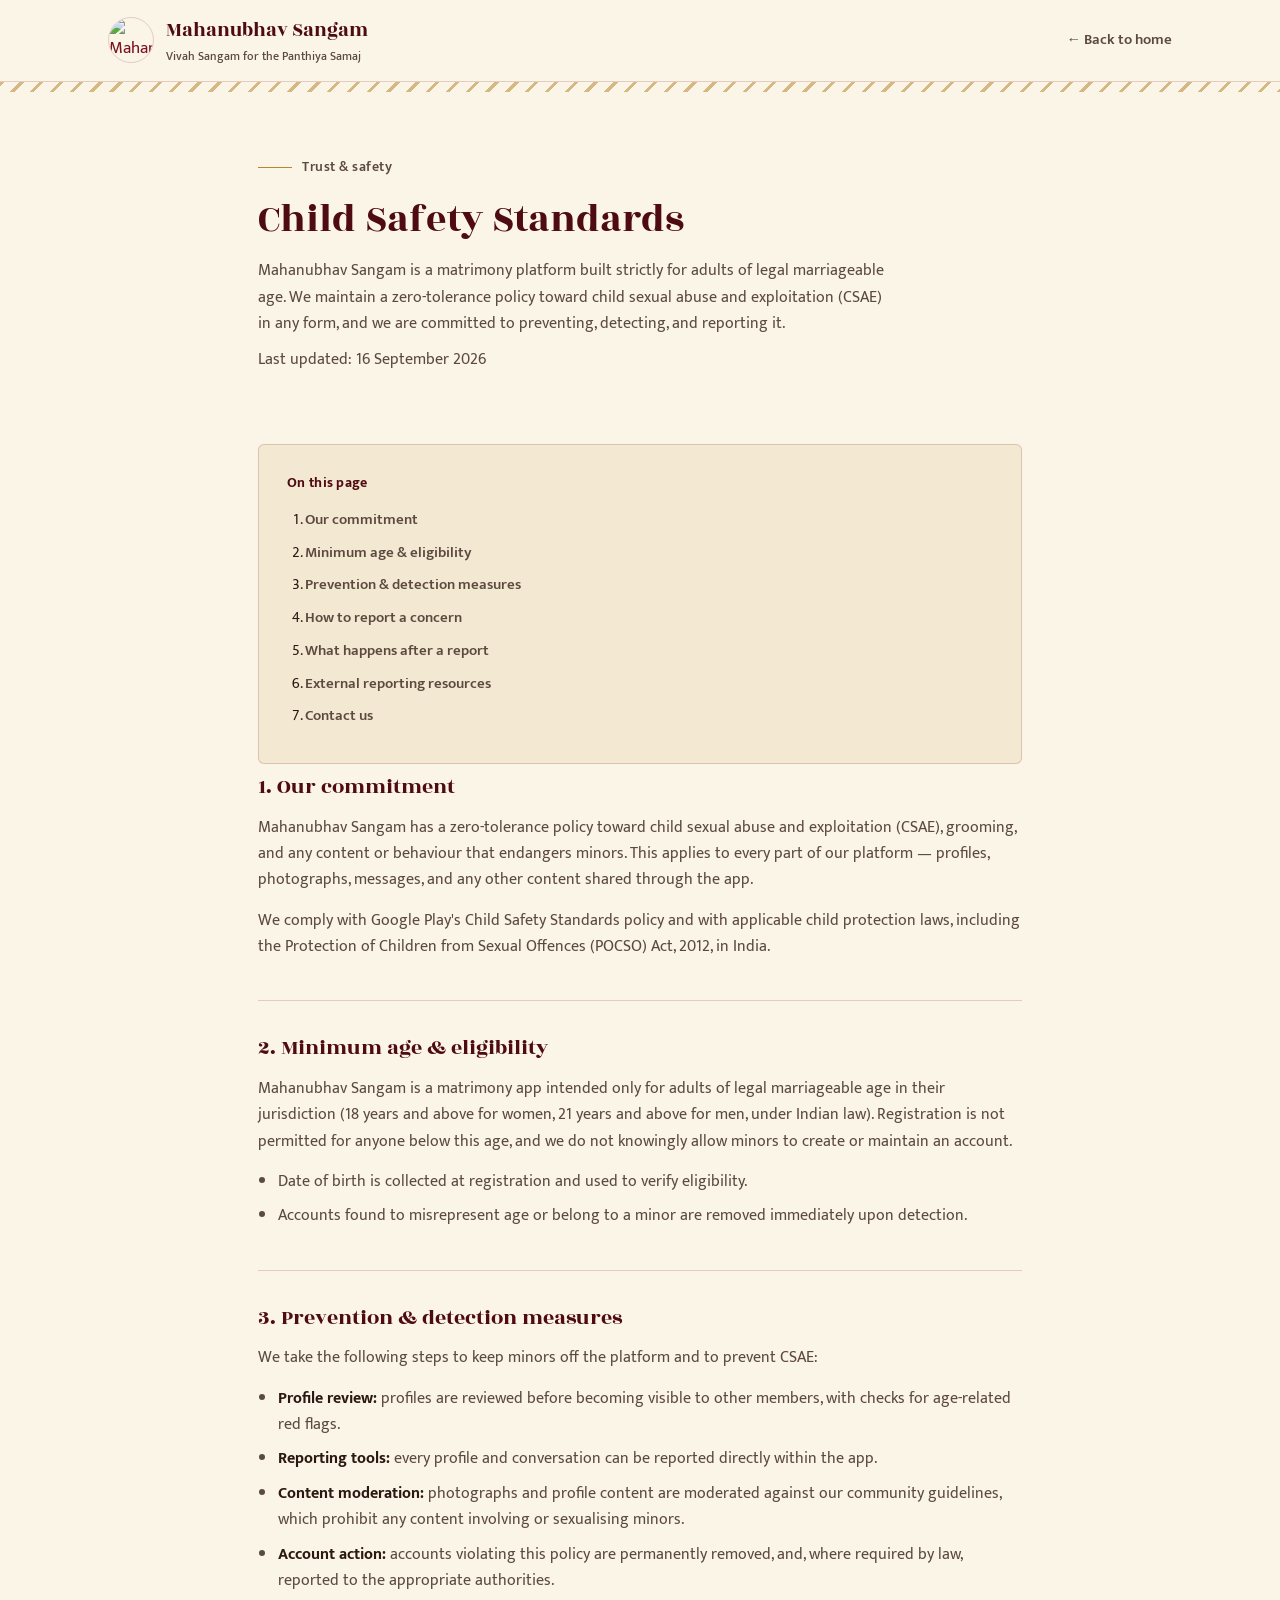
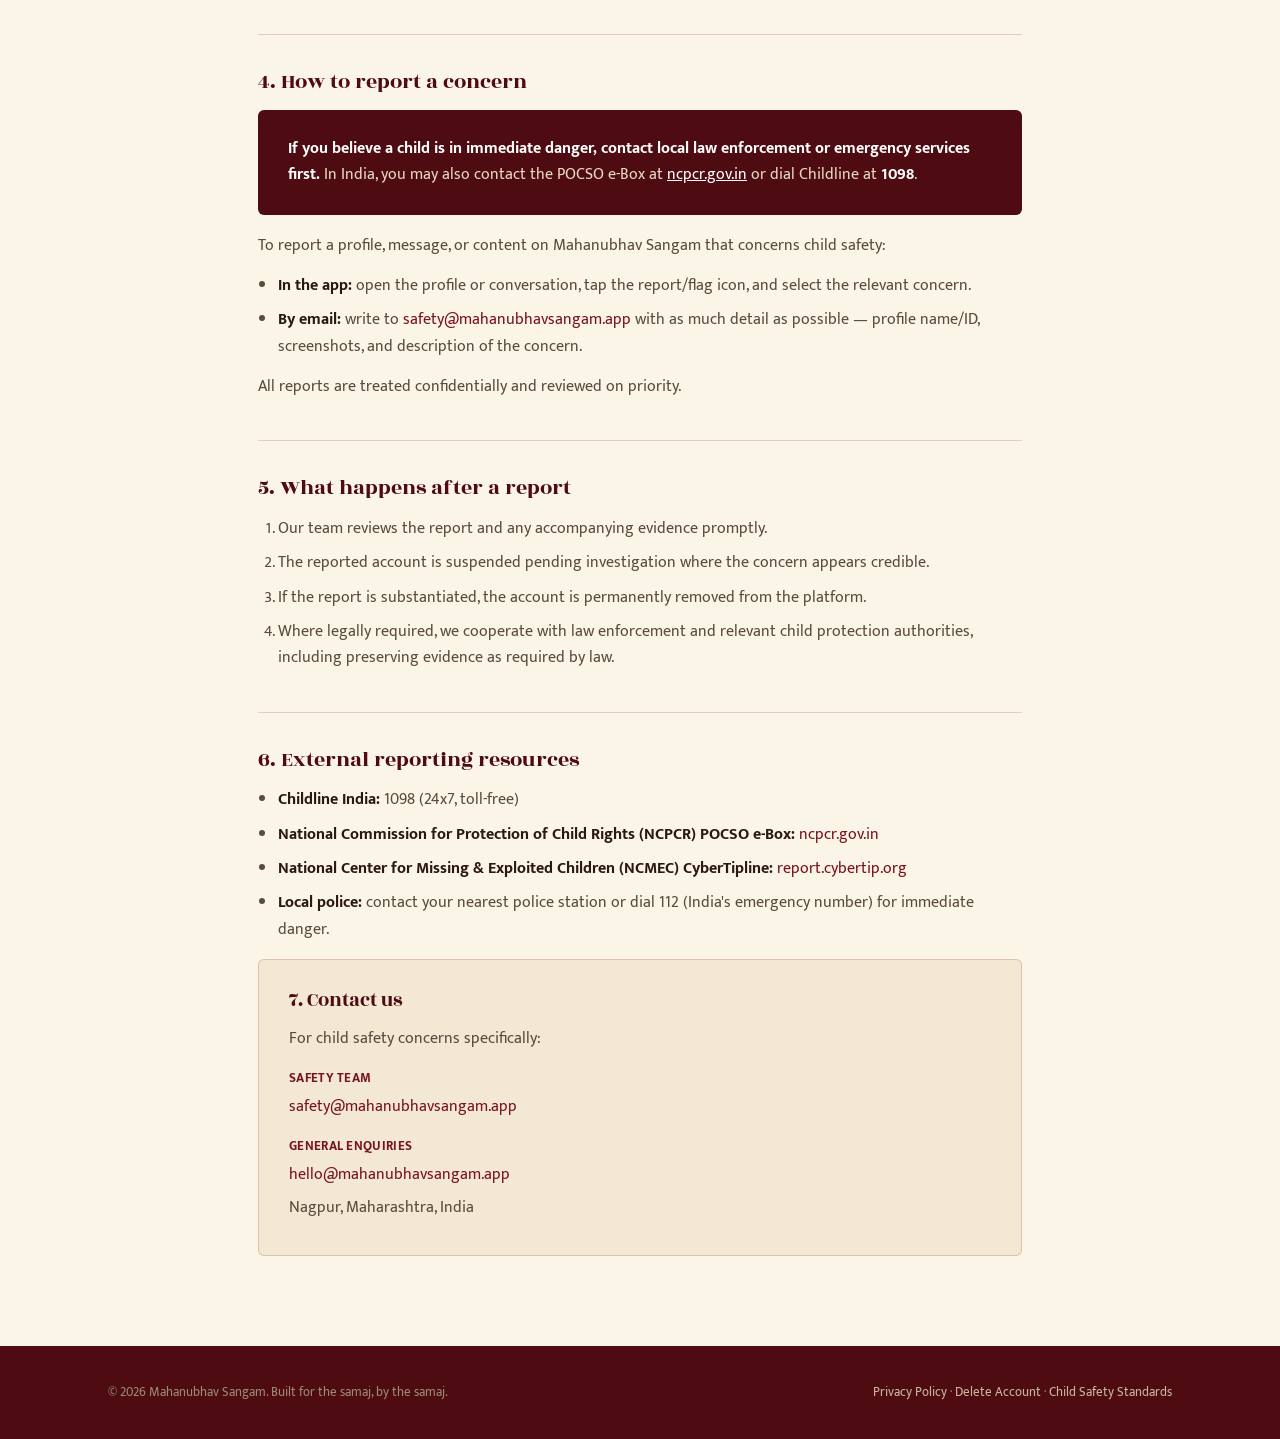
==== child-safety-standards.html @ 025be484 "child safety" ====
<!DOCTYPE html>
<html lang="en">
<head>
<meta charset="UTF-8">
<meta name="viewport" content="width=device-width, initial-scale=1.0">
<title>Child Safety Standards — Mahanubhav Sangam</title>
<link rel="icon" href="../mahanubhav-logo.jpeg">
<link rel="preconnect" href="https://fonts.googleapis.com">
<link rel="preconnect" href="https://fonts.gstatic.com" crossorigin>
<link href="https://fonts.googleapis.com/css2?family=Rozha+One&family=Mukta:wght@400;500;600;700&display=swap" rel="stylesheet">
<style>
  :root{
    --maroon:#7A1220;
    --maroon-deep:#4E0B12;
    --gold:#B7862F;
    --gold-light:#D9B267;
    --cream:#FBF5E7;
    --cream-2:#F3E8D2;
    --ink:#2B1810;
    --ink-soft:#5C4A3E;
    --line: rgba(122,18,32,0.18);
    --radius: 3px;
  }
  *{box-sizing:border-box;margin:0;padding:0;}
  body{background:var(--cream);color:var(--ink);font-family:'Mukta',sans-serif;font-size:17px;line-height:1.65;-webkit-font-smoothing:antialiased;}
  h1,h2,.display{font-family:'Rozha One',serif;font-weight:400;color:var(--maroon-deep);line-height:1.2;}
  a{color:var(--maroon);text-decoration:none;}
  a:hover{text-decoration:underline;}
  img{max-width:100%;display:block;}
  .wrap{max-width:820px;margin:0 auto;padding:0 28px;}
  :focus-visible{outline:2px solid var(--maroon);outline-offset:3px;}
  .motif{height:10px;background-image:repeating-linear-gradient(135deg, var(--gold) 0 3px, transparent 3px 14px);opacity:0.55;}

  header{position:sticky;top:0;z-index:50;background:rgba(251,245,231,0.94);backdrop-filter:blur(6px);border-bottom:1px solid var(--line);}
  .nav{max-width:1120px;margin:0 auto;padding:14px 28px;display:flex;align-items:center;justify-content:space-between;}
  .brand{display:flex;align-items:center;gap:12px;}
  .brand img{width:46px;height:46px;border-radius:50%;border:1px solid var(--line);}
  .brand-name{font-family:'Rozha One',serif;font-size:20px;color:var(--maroon-deep);}
  .brand-name span{display:block;font-family:'Mukta',sans-serif;font-size:11.5px;color:var(--ink-soft);font-weight:500;margin-top:1px;}
  .back-link{font-size:14.5px;font-weight:600;color:var(--ink-soft);}
  .back-link:hover{color:var(--maroon);}

  .page-head{padding:64px 0 36px;}
  .eyebrow-mark{display:flex;align-items:center;gap:10px;margin-bottom:18px;}
  .eyebrow-mark .rule{width:34px;height:1px;background:var(--gold);}
  .eyebrow-mark span{font-size:13.5px;letter-spacing:0.5px;color:var(--ink-soft);font-weight:600;}
  .page-head h1{font-size:40px;margin-bottom:14px;}
  .page-head p{color:var(--ink-soft);font-size:16px;max-width:640px;}
  .updated{font-size:13.5px;color:var(--ink-soft);margin-top:10px;}

  .content{padding:10px 0 90px;}
  .content h2{font-size:22px;margin:40px 0 14px;border-top:1px solid var(--line);padding-top:34px;}
  .content section:first-of-type h2{border-top:none;padding-top:0;margin-top:0;}
  .content p{color:var(--ink-soft);margin-bottom:14px;font-size:16px;}
  .content ul, .content ol{margin:0 0 14px 20px;color:var(--ink-soft);}
  .content ul li, .content ol li{margin-bottom:8px;font-size:16px;}
  .content strong{color:var(--ink);}

  .toc{background:var(--cream-2);border:1px solid var(--line);border-radius:6px;padding:26px 28px;margin-top:34px;}
  .toc h3{font-family:'Mukta';font-size:14px;font-weight:700;color:var(--maroon-deep);margin-bottom:14px;letter-spacing:0.3px;}
  .toc ol{margin-left:18px;}
  .toc ol li{font-size:15px;margin-bottom:8px;}
  .toc a{color:var(--ink-soft);font-weight:600;}
  .toc a:hover{color:var(--maroon);}

  .banner{
    background:var(--maroon-deep);color:#fff;border-radius:6px;padding:26px 30px;margin-top:8px;
  }
  .banner strong{color:#fff;}
  .banner p{color:#E8D9C4;margin-bottom:0;}

  .contact-box{margin-top:16px;background:var(--cream-2);border:1px solid var(--line);border-radius:6px;padding:28px 30px;}
  .contact-box h2{margin-top:0;padding-top:0;border-top:none;font-size:20px;}
  .contact-box p{margin-bottom:6px;}
  .field-label{font-size:12.5px;font-weight:700;color:var(--maroon);letter-spacing:0.3px;text-transform:uppercase;display:block;margin-top:16px;margin-bottom:5px;}

  footer{background:var(--maroon-deep);color:#EADFCB;padding:36px 0;margin-top:0;}
  .footer-bottom{max-width:1120px;margin:0 auto;padding:0 28px;display:flex;justify-content:space-between;flex-wrap:wrap;gap:10px;font-size:13px;color:#9C8A72;}
  .footer-bottom a{color:#C9B79C;}
  .footer-bottom a:hover{color:#fff;}

  @media (max-width:560px){
    .page-head h1{font-size:30px;}
    nav.nav{padding:14px 20px;}
  }
</style>
</head>
<body>

<header>
  <div class="nav">
    <a href="../index.html" class="brand" style="text-decoration:none;">
      <img src="../mahanubhav-logo.jpeg" alt="Mahanubhav Sangam emblem">
      <div class="brand-name">Mahanubhav Sangam<span>Vivah Sangam for the Panthiya Samaj</span></div>
    </a>
    <a href="../index.html" class="back-link">&larr; Back to home</a>
  </div>
</header>

<div class="motif"></div>

<main>
  <div class="wrap">
    <div class="page-head">
      <div class="eyebrow-mark"><span class="rule"></span><span>Trust &amp; safety</span></div>
      <h1>Child Safety Standards</h1>
      <p>Mahanubhav Sangam is a matrimony platform built strictly for adults of legal marriageable age. We maintain a zero-tolerance policy toward child sexual abuse and exploitation (CSAE) in any form, and we are committed to preventing, detecting, and reporting it.</p>
      <p class="updated">Last updated: 16 September 2026</p>
    </div>

    <div class="toc">
      <h3>On this page</h3>
      <ol>
        <li><a href="#commitment">Our commitment</a></li>
        <li><a href="#age">Minimum age &amp; eligibility</a></li>
        <li><a href="#prevention">Prevention &amp; detection measures</a></li>
        <li><a href="#reporting">How to report a concern</a></li>
        <li><a href="#response">What happens after a report</a></li>
        <li><a href="#resources">External reporting resources</a></li>
        <li><a href="#contact">Contact us</a></li>
      </ol>
    </div>

    <div class="content">
      <section id="commitment">
        <h2>1. Our commitment</h2>
        <p>Mahanubhav Sangam has a zero-tolerance policy toward child sexual abuse and exploitation (CSAE), grooming, and any content or behaviour that endangers minors. This applies to every part of our platform — profiles, photographs, messages, and any other content shared through the app.</p>
        <p>We comply with Google Play's Child Safety Standards policy and with applicable child protection laws, including the Protection of Children from Sexual Offences (POCSO) Act, 2012, in India.</p>
      </section>

      <section id="age">
        <h2>2. Minimum age &amp; eligibility</h2>
        <p>Mahanubhav Sangam is a matrimony app intended only for adults of legal marriageable age in their jurisdiction (18 years and above for women, 21 years and above for men, under Indian law). Registration is not permitted for anyone below this age, and we do not knowingly allow minors to create or maintain an account.</p>
        <ul>
          <li>Date of birth is collected at registration and used to verify eligibility.</li>
          <li>Accounts found to misrepresent age or belong to a minor are removed immediately upon detection.</li>
        </ul>
      </section>

      <section id="prevention">
        <h2>3. Prevention &amp; detection measures</h2>
        <p>We take the following steps to keep minors off the platform and to prevent CSAE:</p>
        <ul>
          <li><strong>Profile review:</strong> profiles are reviewed before becoming visible to other members, with checks for age-related red flags.</li>
          <li><strong>Reporting tools:</strong> every profile and conversation can be reported directly within the app.</li>
          <li><strong>Content moderation:</strong> photographs and profile content are moderated against our community guidelines, which prohibit any content involving or sexualising minors.</li>
          <li><strong>Account action:</strong> accounts violating this policy are permanently removed, and, where required by law, reported to the appropriate authorities.</li>
        </ul>
      </section>

      <section id="reporting">
        <h2>4. How to report a concern</h2>
        <div class="banner">
          <p><strong>If you believe a child is in immediate danger, contact local law enforcement or emergency services first.</strong> In India, you may also contact the POCSO e-Box at <a href="https://ncpcr.gov.in" style="color:#fff;text-decoration:underline;">ncpcr.gov.in</a> or dial Childline at <strong>1098</strong>.</p>
        </div>
        <p style="margin-top:18px;">To report a profile, message, or content on Mahanubhav Sangam that concerns child safety:</p>
        <ul>
          <li><strong>In the app:</strong> open the profile or conversation, tap the report/flag icon, and select the relevant concern.</li>
          <li><strong>By email:</strong> write to <a href="mailto:safety@mahanubhavsangam.app?subject=Child%20Safety%20Report">safety@mahanubhavsangam.app</a> with as much detail as possible — profile name/ID, screenshots, and description of the concern.</li>
        </ul>
        <p>All reports are treated confidentially and reviewed on priority.</p>
      </section>

      <section id="response">
        <h2>5. What happens after a report</h2>
        <ol>
          <li>Our team reviews the report and any accompanying evidence promptly.</li>
          <li>The reported account is suspended pending investigation where the concern appears credible.</li>
          <li>If the report is substantiated, the account is permanently removed from the platform.</li>
          <li>Where legally required, we cooperate with law enforcement and relevant child protection authorities, including preserving evidence as required by law.</li>
        </ol>
      </section>

      <section id="resources">
        <h2>6. External reporting resources</h2>
        <ul>
          <li><strong>Childline India:</strong> 1098 (24x7, toll-free)</li>
          <li><strong>National Commission for Protection of Child Rights (NCPCR) POCSO e-Box:</strong> <a href="https://ncpcr.gov.in" target="_blank" rel="noopener">ncpcr.gov.in</a></li>
          <li><strong>National Center for Missing &amp; Exploited Children (NCMEC) CyberTipline:</strong> <a href="https://report.cybertip.org" target="_blank" rel="noopener">report.cybertip.org</a></li>
          <li><strong>Local police:</strong> contact your nearest police station or dial 112 (India's emergency number) for immediate danger.</li>
        </ul>
      </section>

      <div class="contact-box" id="contact">
        <h2>7. Contact us</h2>
        <p>For child safety concerns specifically:</p>
        <span class="field-label">Safety team</span>
        <p><a href="mailto:safety@mahanubhavsangam.app">safety@mahanubhavsangam.app</a></p>
        <span class="field-label">General enquiries</span>
        <p><a href="mailto:hello@mahanubhavsangam.app">hello@mahanubhavsangam.app</a></p>
        <p>Nagpur, Maharashtra, India</p>
      </div>
    </div>
  </div>
</main>

<footer>
  <div class="footer-bottom">
    <span>&copy; 2026 Mahanubhav Sangam. Built for the samaj, by the samaj.</span>
    <span><a href="../privacy.html">Privacy Policy</a> &middot; <a href="../delete-account/">Delete Account</a> &middot; <a href="../child-safety-standards/">Child Safety Standards</a></span>
  </div>
</footer>

</body>
</html>
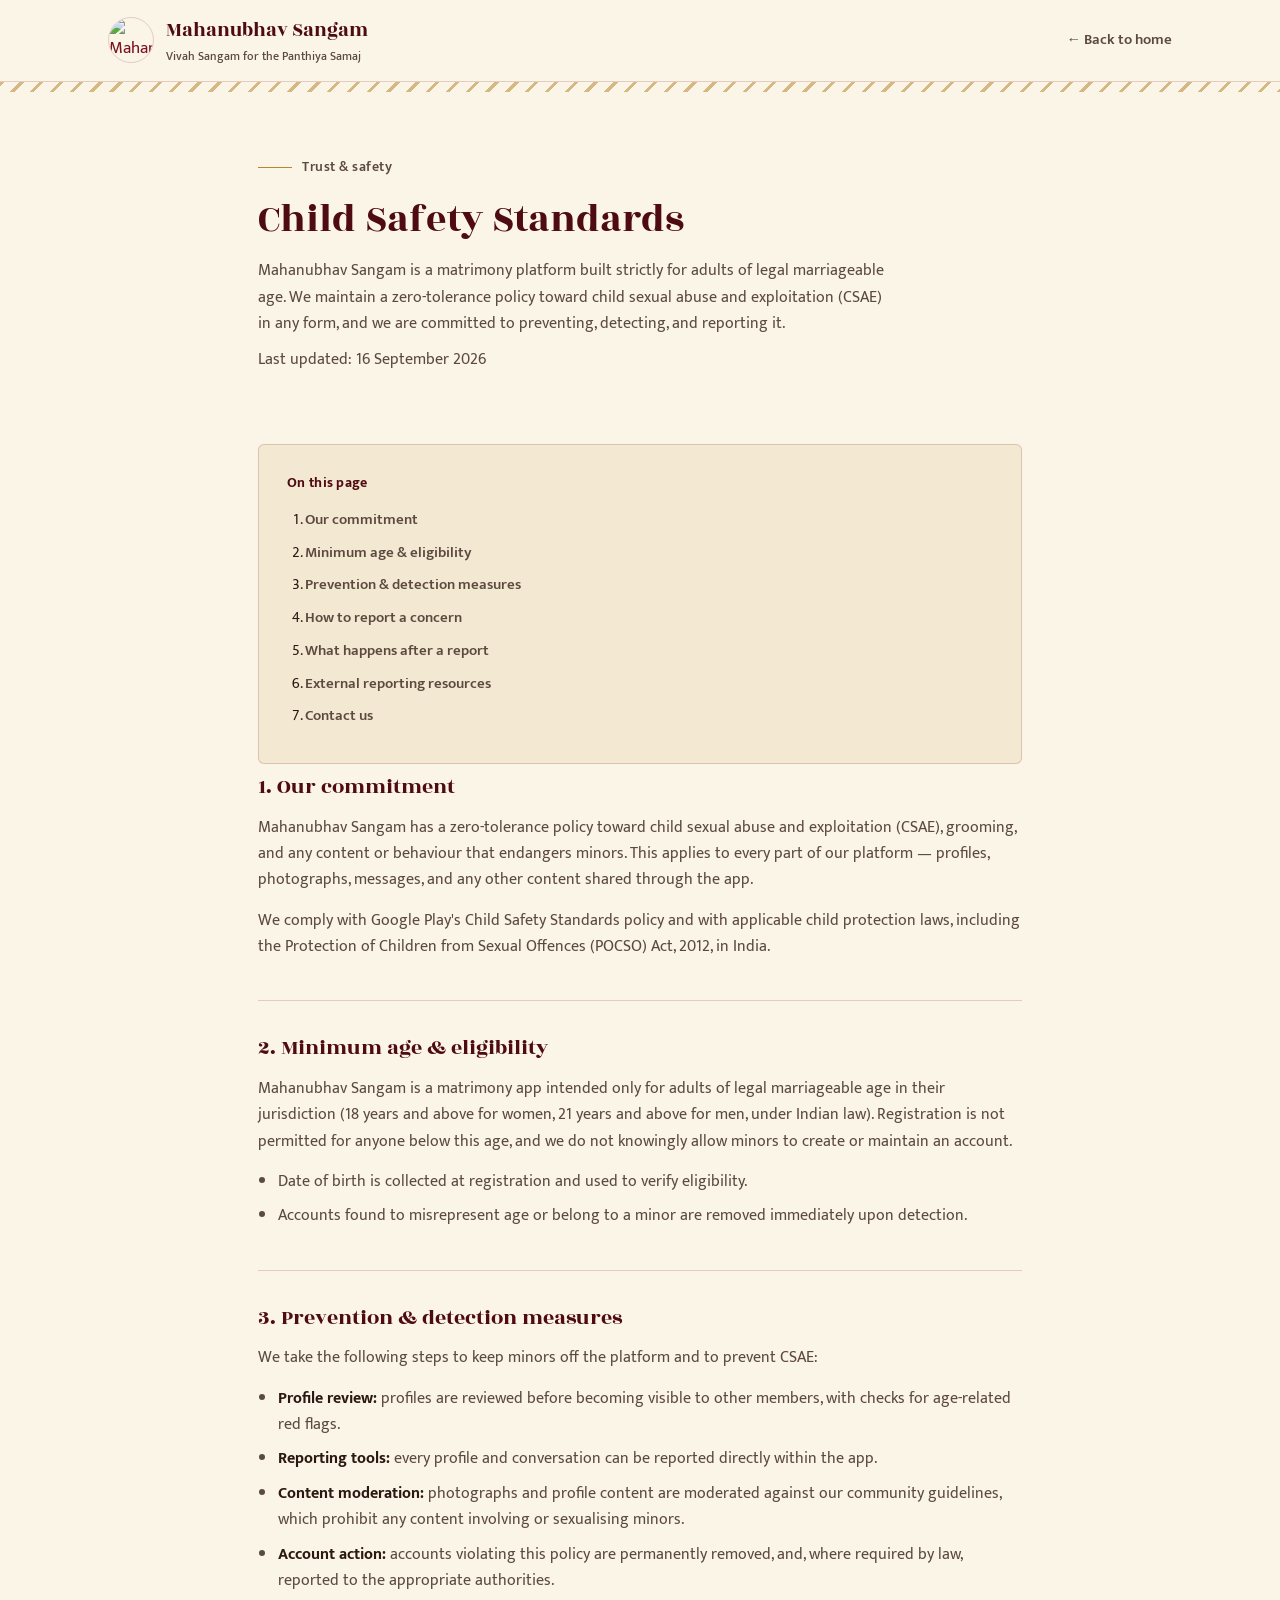
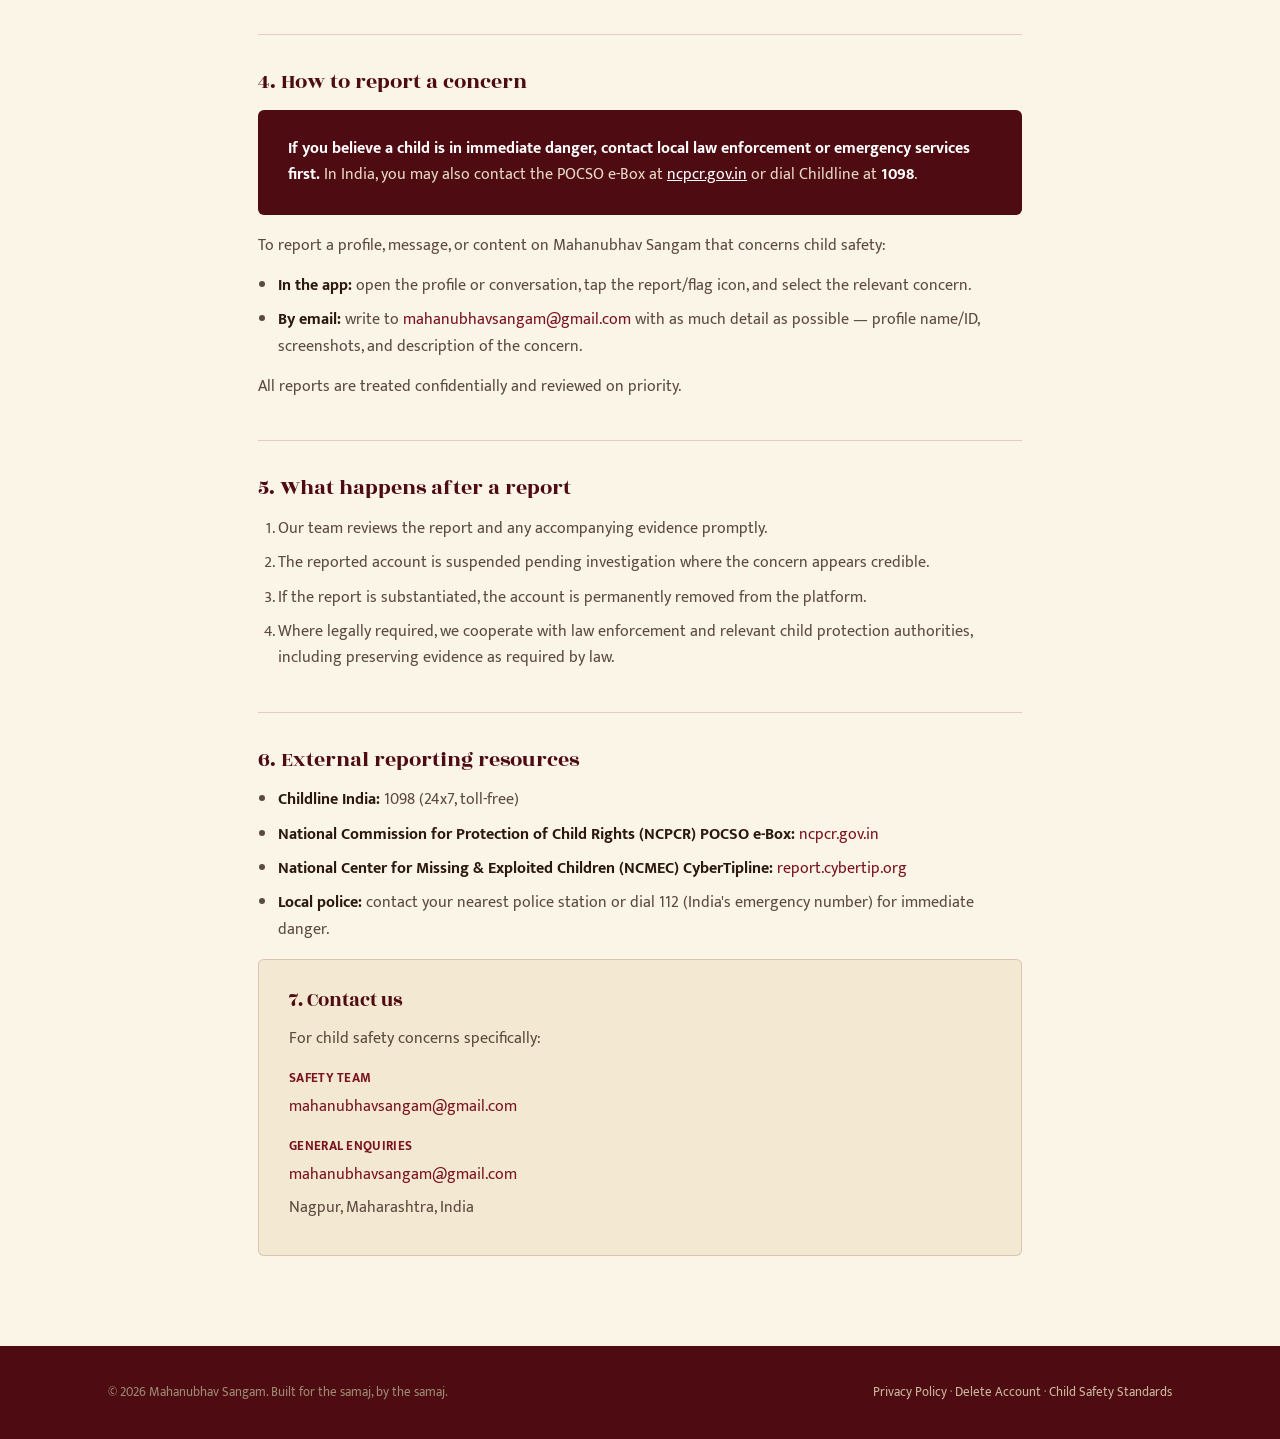
==== commit 78582e34: "email updates" ====
--- a/child-safety-standards.html
+++ b/child-safety-standards.html
@@ -156,7 +156,7 @@
         <p style="margin-top:18px;">To report a profile, message, or content on Mahanubhav Sangam that concerns child safety:</p>
         <ul>
           <li><strong>In the app:</strong> open the profile or conversation, tap the report/flag icon, and select the relevant concern.</li>
-          <li><strong>By email:</strong> write to <a href="mailto:safety@mahanubhavsangam.app?subject=Child%20Safety%20Report">safety@mahanubhavsangam.app</a> with as much detail as possible — profile name/ID, screenshots, and description of the concern.</li>
+          <li><strong>By email:</strong> write to <a href="mailto:mahanubhavsangam@gmail.com?subject=Child%20Safety%20Report">mahanubhavsangam@gmail.com</a> with as much detail as possible — profile name/ID, screenshots, and description of the concern.</li>
         </ul>
         <p>All reports are treated confidentially and reviewed on priority.</p>
       </section>
@@ -185,9 +185,9 @@
         <h2>7. Contact us</h2>
         <p>For child safety concerns specifically:</p>
         <span class="field-label">Safety team</span>
-        <p><a href="mailto:safety@mahanubhavsangam.app">safety@mahanubhavsangam.app</a></p>
+        <p><a href="mailto:mahanubhavsangam@gmail.com">mahanubhavsangam@gmail.com</a></p>
         <span class="field-label">General enquiries</span>
-        <p><a href="mailto:hello@mahanubhavsangam.app">hello@mahanubhavsangam.app</a></p>
+        <p><a href="mailto:mahanubhavsangam@gmail.com">mahanubhavsangam@gmail.com</a></p>
         <p>Nagpur, Maharashtra, India</p>
       </div>
     </div>
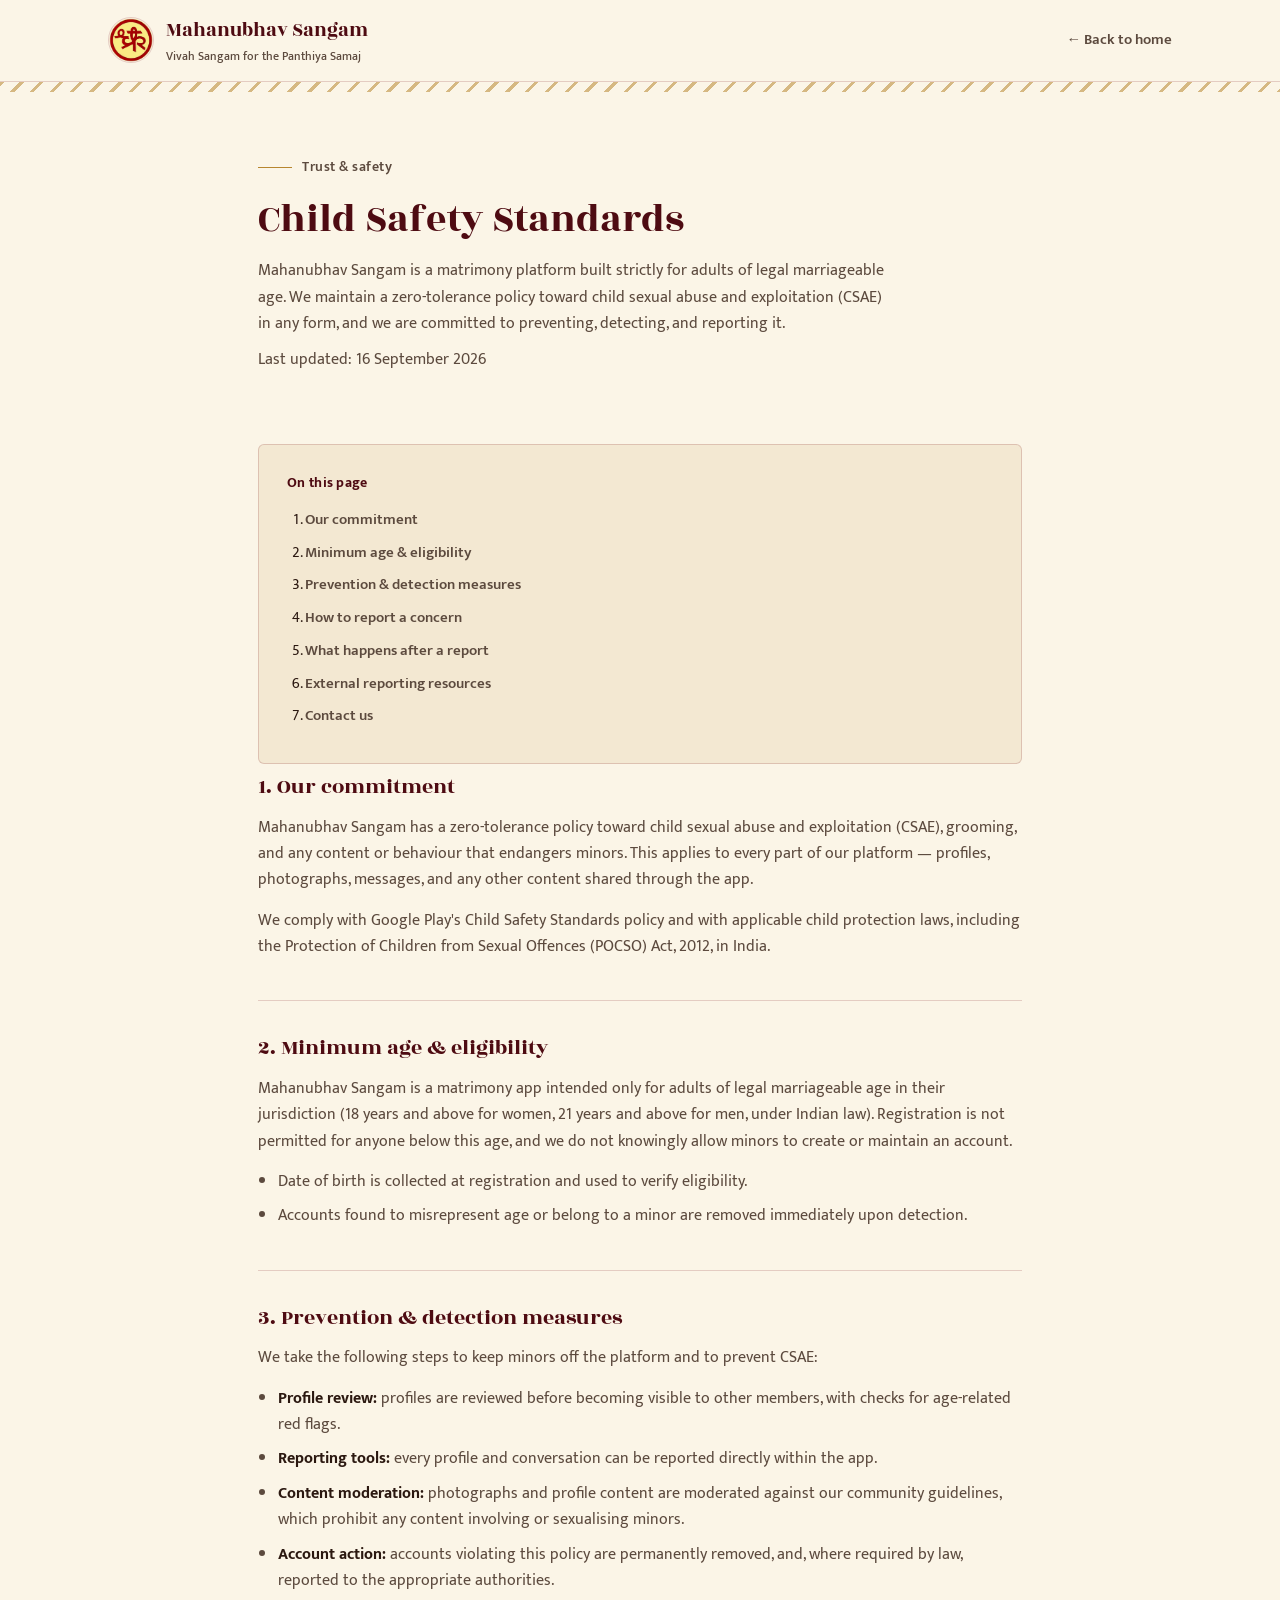
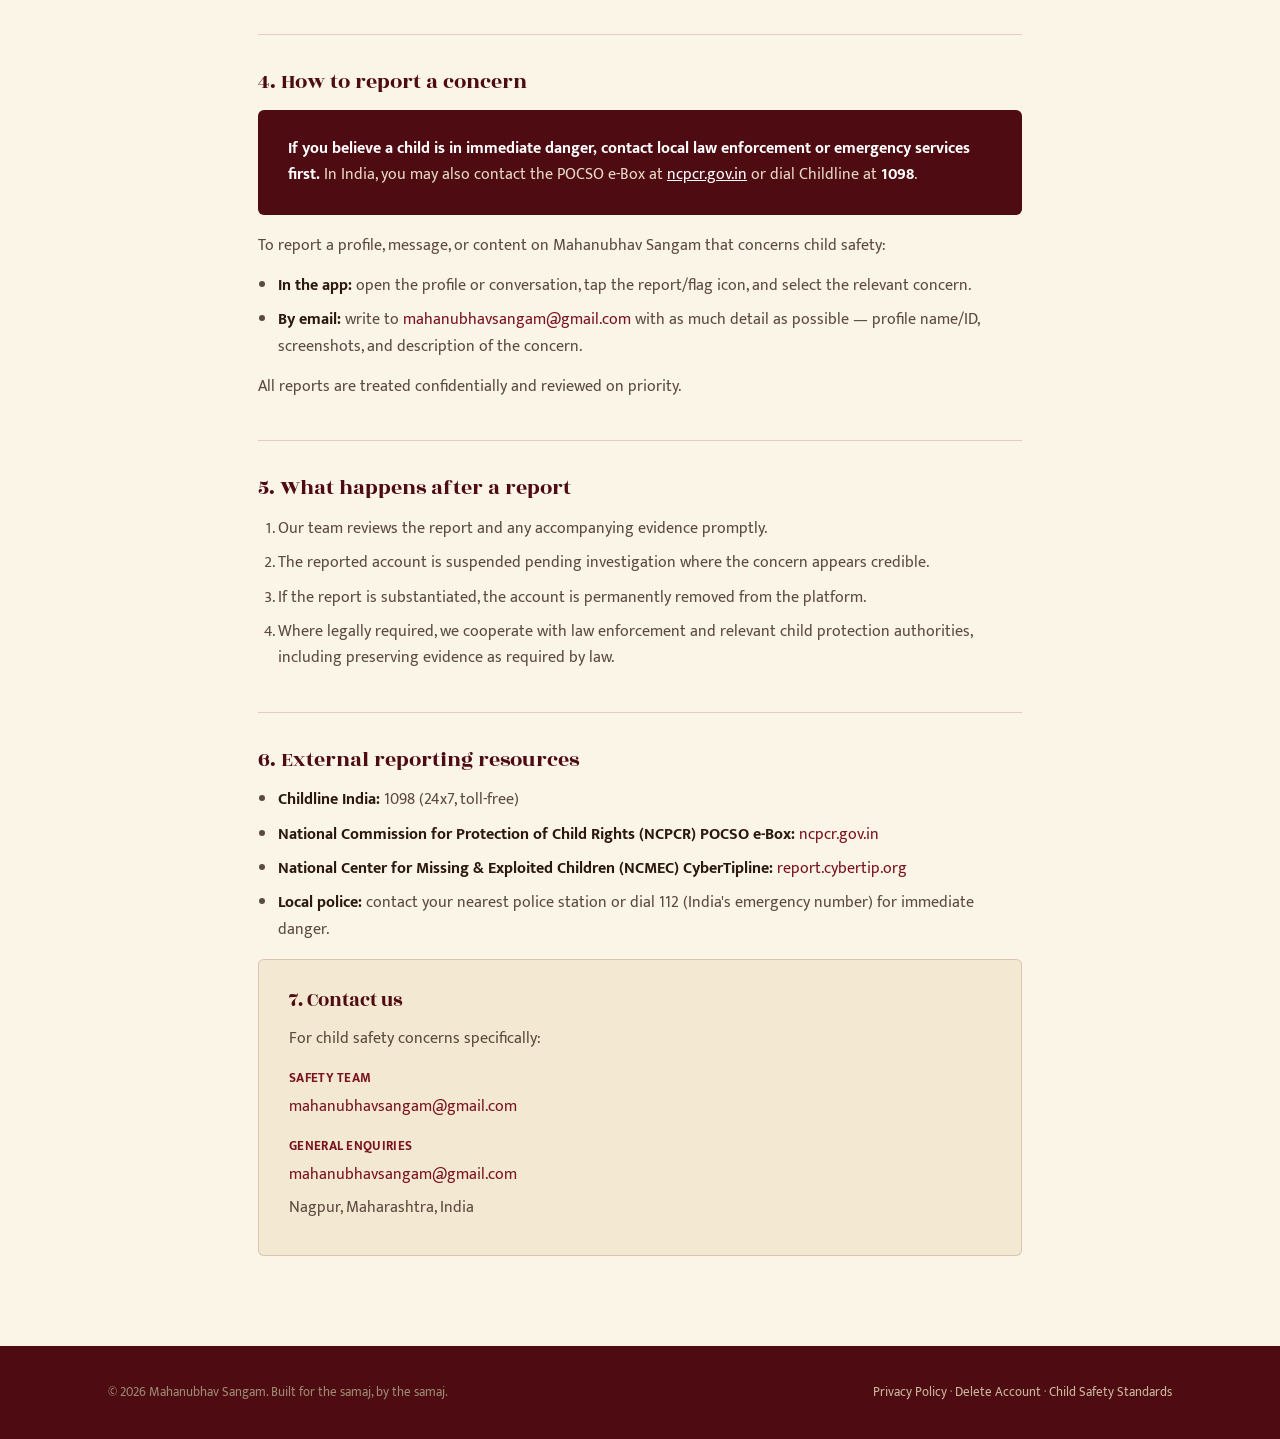
==== commit 4a2c9ca4: "image" ====
--- a/child-safety-standards.html
+++ b/child-safety-standards.html
@@ -90,7 +90,7 @@
 <header>
   <div class="nav">
     <a href="../index.html" class="brand" style="text-decoration:none;">
-      <img src="../mahanubhav-logo.jpeg" alt="Mahanubhav Sangam emblem">
+      <img src="../mahanubhav-logo.png" alt="Mahanubhav Sangam emblem">
       <div class="brand-name">Mahanubhav Sangam<span>Vivah Sangam for the Panthiya Samaj</span></div>
     </a>
     <a href="../index.html" class="back-link">&larr; Back to home</a>
